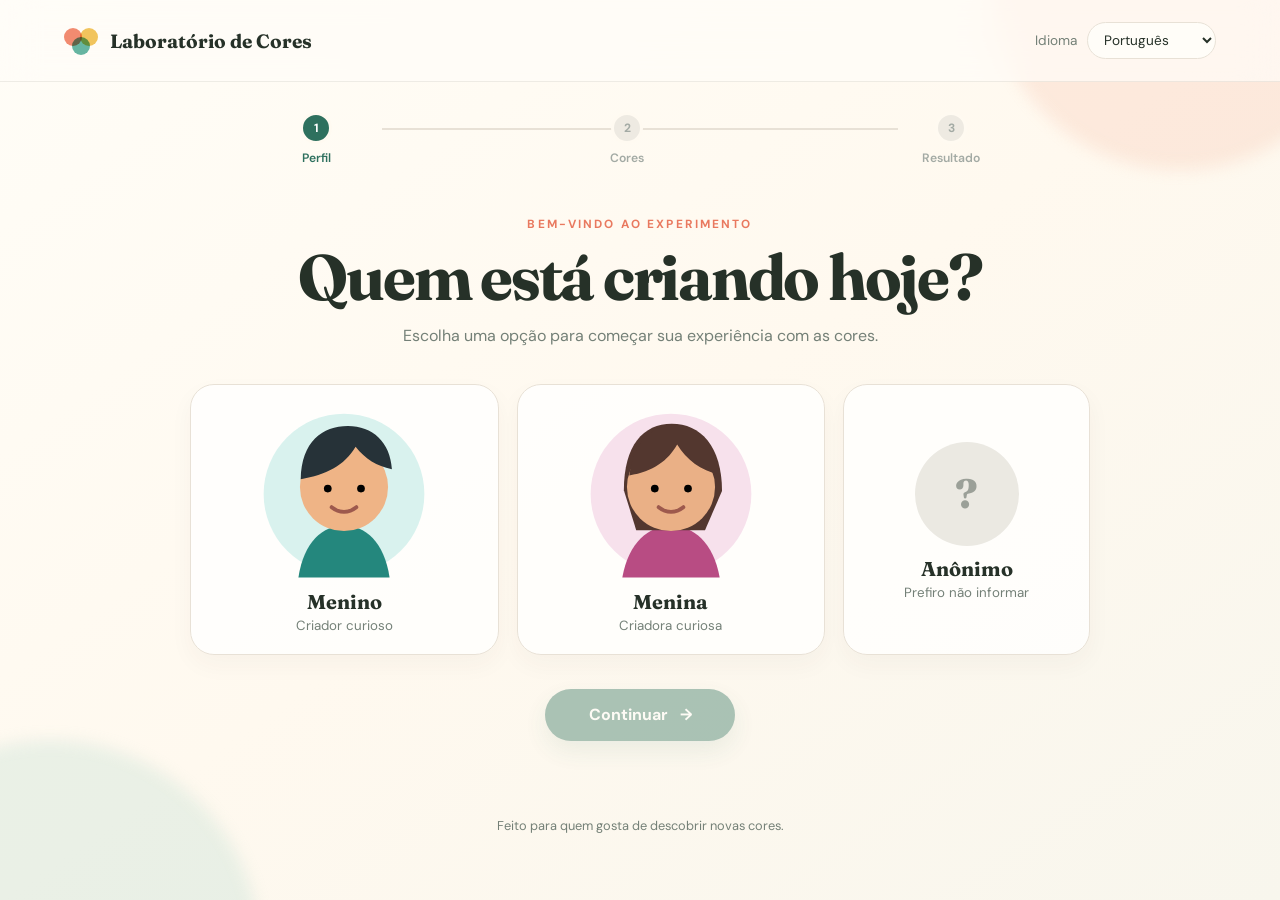
==== portfolio/laboratorio-de-cores/index.html @ 5df5f829 "feat: add multilingual color mixing laboratory" ====
<!doctype html>
<html lang="pt-BR">
<head>
  <meta charset="utf-8">
  <meta name="viewport" content="width=device-width, initial-scale=1">
  <meta name="description" content="Misture duas ou três cores, controle as proporções e descubra o nome da nova cor em português, inglês e espanhol.">
  <meta name="theme-color" content="#fff8ed">
  <title>Laboratório de Cores</title>
  <link rel="preconnect" href="https://fonts.googleapis.com">
  <link rel="preconnect" href="https://fonts.gstatic.com" crossorigin>
  <link href="https://fonts.googleapis.com/css2?family=DM+Sans:wght@400;500;600;700&family=Fraunces:opsz,wght@9..144,600;9..144,700&display=swap" rel="stylesheet">
  <link rel="stylesheet" href="styles.css">
</head>
<body>
  <div class="ambient ambient-one"></div><div class="ambient ambient-two"></div>
  <header class="topbar">
    <a class="brand" href="./" aria-label="Laboratório de Cores">
      <span class="brand-mark"><i></i><i></i><i></i></span>
      <span data-i18n="brand">Laboratório de Cores</span>
    </a>
    <label class="language-label">
      <span data-i18n="language">Idioma</span>
      <select id="language" aria-label="Idioma">
        <option value="pt">Português</option><option value="en">English</option><option value="es">Español</option>
      </select>
    </label>
  </header>

  <main>
    <div class="progress-wrap" aria-label="Progresso">
      <div class="progress-line"><span id="progressLine"></span></div>
      <ol class="progress">
        <li class="active"><b>1</b><span data-i18n="stepProfile">Perfil</span></li>
        <li><b>2</b><span data-i18n="stepColors">Cores</span></li>
        <li><b>3</b><span data-i18n="stepResult">Resultado</span></li>
      </ol>
    </div>

    <section class="screen active" id="profileScreen">
      <div class="intro">
        <span class="kicker" data-i18n="welcome">BEM-VINDO AO EXPERIMENTO</span>
        <h1 data-i18n="whoAreYou">Quem está criando hoje?</h1>
        <p data-i18n="profileHint">Escolha uma opção para começar sua experiência com as cores.</p>
      </div>
      <div class="profile-grid">
        <button class="profile-card" data-profile="boy">
          <span class="avatar boy-avatar" aria-hidden="true">
            <svg viewBox="0 0 220 220" role="img"><circle cx="110" cy="110" r="104" fill="#d9f2ee"/><path d="M51 218c7-46 31-67 59-67s52 21 59 67" fill="#24877d"/><circle cx="110" cy="101" r="57" fill="#efb486"/><path d="M54 91c1-49 28-69 61-69 32 0 55 21 57 56-20-4-34-13-47-29-15 25-38 36-71 42z" fill="#263238"/><circle cx="89" cy="103" r="5"/><circle cx="132" cy="103" r="5"/><path d="M94 127c10 8 22 8 32 0" fill="none" stroke="#9d594d" stroke-width="5" stroke-linecap="round"/></svg>
          </span>
          <strong data-i18n="boy">Menino</strong><small data-i18n="boyDesc">Criador curioso</small><i class="check">✓</i>
        </button>
        <button class="profile-card" data-profile="girl">
          <span class="avatar girl-avatar" aria-hidden="true">
            <svg viewBox="0 0 220 220" role="img"><circle cx="110" cy="110" r="104" fill="#f7e1ec"/><path d="M47 218c8-45 34-67 63-67s55 22 63 67" fill="#b84c83"/><path d="M49 105c0-58 25-86 62-86s65 29 65 87l-22 51H65z" fill="#53372f"/><circle cx="110" cy="101" r="57" fill="#eab086"/><path d="M56 86c7-47 30-65 58-65 33 0 55 25 59 64-25-6-43-19-55-39-12 21-31 35-62 40z" fill="#53372f"/><circle cx="89" cy="103" r="5"/><circle cx="132" cy="103" r="5"/><path d="M94 127c10 8 22 8 32 0" fill="none" stroke="#9d594d" stroke-width="5" stroke-linecap="round"/></svg>
          </span>
          <strong data-i18n="girl">Menina</strong><small data-i18n="girlDesc">Criadora curiosa</small><i class="check">✓</i>
        </button>
        <button class="profile-card anonymous" data-profile="anonymous">
          <span class="anonymous-icon" aria-hidden="true">?</span>
          <strong data-i18n="anonymous">Anônimo</strong><small data-i18n="anonymousDesc">Prefiro não informar</small><i class="check">✓</i>
        </button>
      </div>
      <button class="primary next-profile" id="profileNext" disabled><span data-i18n="continue">Continuar</span><span>→</span></button>
    </section>

    <section class="screen" id="mixScreen">
      <div class="mix-heading">
        <div><span class="kicker" data-i18n="yourRecipe">SUA RECEITA</span><h1 data-i18n="createColor">Crie uma cor inédita</h1><p data-i18n="mixHint">Escolha 2 ou 3 cores e ajuste a participação de cada uma.</p></div>
        <div class="count-control"><span data-i18n="howMany">Quantas cores?</span><div><button class="count active" data-count="2">2</button><button class="count" data-count="3">3</button></div></div>
      </div>
      <div class="lab-layout">
        <div class="ingredients" id="ingredients"></div>
        <aside class="preview-card">
          <span class="preview-label" data-i18n="livePreview">PRÉVIA DA MISTURA</span>
          <div class="flask" aria-hidden="true"><div class="flask-neck"></div><div class="flask-body"><div class="liquid" id="previewLiquid"></div><span class="shine"></span></div></div>
          <strong id="previewHex">#808080</strong>
          <p data-i18n="previewHint">A cor muda enquanto você ajusta a receita.</p>
        </aside>
      </div>
      <div class="mix-actions"><button class="ghost" id="backProfile">← <span data-i18n="back">Voltar</span></button><button class="primary" id="mixButton"><span data-i18n="mixButton">Unificar cores</span><span class="spark">✦</span></button></div>
    </section>

    <section class="screen" id="resultScreen">
      <div class="result-card">
        <div class="confetti" aria-hidden="true"></div>
        <span class="kicker" data-i18n="born">UMA NOVA COR NASCEU</span>
        <h1 data-i18n="meetColor">Conheça sua nova cor</h1>
        <div class="result-swatch" id="resultSwatch"><span></span></div>
        <div class="color-name"><span data-i18n="closestName">NOME MAIS PRÓXIMO</span><h2 id="namePt">—</h2></div>
        <div class="translations"><div><span>English</span><strong id="nameEn">—</strong></div><div><span>Español</span><strong id="nameEs">—</strong></div></div>
        <div class="codes"><button id="copyHex"><span>HEX</span><strong id="resultHex">—</strong><i>⧉</i></button><div><span>RGB</span><strong id="resultRgb">—</strong></div></div>
        <p class="copy-message" id="copyMessage" aria-live="polite"></p>
        <div class="result-actions"><button class="primary" id="newMix"><span data-i18n="newMix">Criar outra mistura</span> ↻</button><button class="ghost" id="share"><span data-i18n="share">Compartilhar cor</span> ↗</button></div>
      </div>
    </section>
  </main>
  <footer><span data-i18n="footer">Feito para quem gosta de descobrir novas cores.</span></footer>
  <script src="app.js"></script>
</body>
</html>
---- portfolio/laboratorio-de-cores/styles.css ----
:root{--ink:#263128;--muted:#748077;--cream:#fffaf1;--paper:#fffdf8;--green:#2e705e;--green-dark:#23594b;--coral:#e9795f;--line:#e8e1d6;--shadow:0 20px 60px rgba(72,61,45,.12)}*{box-sizing:border-box}html{min-height:100%;scroll-behavior:smooth}body{margin:0;min-height:100vh;color:var(--ink);background:linear-gradient(145deg,#fffdf7 0%,#fff9ef 50%,#f8f6ed 100%);font-family:"DM Sans",sans-serif;overflow-x:hidden}button,select,input{font:inherit}.ambient{position:fixed;border-radius:50%;filter:blur(8px);opacity:.24;pointer-events:none;z-index:-1}.ambient-one{width:380px;height:380px;background:#f5b89f;top:-210px;right:-90px}.ambient-two{width:420px;height:420px;background:#a7d5c9;bottom:-260px;left:-160px}.topbar{height:82px;display:flex;align-items:center;justify-content:space-between;padding:0 clamp(20px,5vw,72px);border-bottom:1px solid rgba(88,88,70,.1);background:rgba(255,253,248,.7);backdrop-filter:blur(18px)}.brand{display:flex;align-items:center;gap:12px;color:var(--ink);text-decoration:none;font-family:Fraunces,serif;font-size:1.2rem;font-weight:700}.brand-mark{position:relative;display:flex;align-items:center;width:34px;height:28px}.brand-mark i{width:18px;height:18px;border-radius:50%;position:absolute;mix-blend-mode:multiply}.brand-mark i:nth-child(1){background:#f18c72;left:0;top:1px}.brand-mark i:nth-child(2){background:#f1c65f;right:0;top:1px}.brand-mark i:nth-child(3){background:#66b7a4;left:8px;bottom:0}.language-label{display:flex;align-items:center;gap:10px;color:var(--muted);font-size:.85rem}.language-label select{border:1px solid var(--line);border-radius:20px;padding:8px 30px 8px 12px;background:var(--paper);color:var(--ink);outline:none}.progress-wrap{width:min(680px,calc(100% - 40px));margin:30px auto 0;position:relative}.progress-line{position:absolute;top:16px;left:12%;right:12%;height:2px;background:var(--line)}.progress-line span{display:block;width:0;height:100%;background:var(--green);transition:.5s ease}.progress{list-style:none;display:flex;justify-content:space-between;padding:0;margin:0;position:relative}.progress li{display:flex;flex-direction:column;align-items:center;gap:6px;color:#a3aaa4;font-size:.76rem;font-weight:600}.progress b{display:grid;place-items:center;width:32px;height:32px;border-radius:50%;background:#eeeae2;border:3px solid var(--cream);font-size:.75rem}.progress li.active,.progress li.done{color:var(--green)}.progress li.active b,.progress li.done b{background:var(--green);color:white}.screen{display:none;width:min(1120px,calc(100% - 40px));margin:0 auto;padding:50px 0 76px;animation:rise .5s ease}.screen.active{display:block}@keyframes rise{from{opacity:0;transform:translateY(12px)}to{opacity:1;transform:none}}.intro{text-align:center;max-width:700px;margin:0 auto 38px}.kicker{display:block;color:var(--coral);font-size:.74rem;letter-spacing:.18em;font-weight:700;margin-bottom:12px}.intro h1,.mix-heading h1,.result-card h1{font-family:Fraunces,serif;font-size:clamp(2.25rem,5vw,4rem);line-height:1.03;margin:0;letter-spacing:-.035em}.intro p,.mix-heading p{color:var(--muted);margin:15px 0 0}.profile-grid{display:grid;grid-template-columns:1fr 1fr .8fr;gap:18px;max-width:900px;margin:auto}.profile-card{position:relative;border:1px solid var(--line);border-radius:24px;background:rgba(255,255,255,.76);padding:24px 20px 20px;cursor:pointer;color:var(--ink);transition:.22s ease;box-shadow:0 10px 25px rgba(64,56,43,.04)}.profile-card:hover{transform:translateY(-5px);box-shadow:var(--shadow)}.profile-card.selected{border:2px solid var(--green);padding:23px 19px 19px;background:#fff}.profile-card strong,.profile-card small{display:block}.profile-card strong{font-family:Fraunces,serif;font-size:1.25rem;margin-top:10px}.profile-card small{color:var(--muted);margin-top:3px}.avatar{display:block;width:170px;max-width:100%;margin:auto}.avatar svg{display:block;width:100%;height:auto}.anonymous{display:flex;flex-direction:column;align-items:center;justify-content:center}.anonymous-icon{display:grid;place-items:center;width:104px;height:104px;border-radius:50%;background:#ebe9e2;color:#9ba098;font:700 2.5rem Fraunces}.check{display:none;position:absolute;right:14px;top:14px;width:25px;height:25px;border-radius:50%;background:var(--green);color:#fff;font-style:normal}.selected .check{display:grid;place-items:center}.primary,.ghost{border:0;border-radius:999px;min-height:52px;padding:0 25px;font-weight:700;cursor:pointer;transition:.2s ease}.primary{display:flex;align-items:center;justify-content:center;gap:12px;background:var(--green);color:white;box-shadow:0 10px 25px rgba(46,112,94,.22)}.primary:hover:not(:disabled){background:var(--green-dark);transform:translateY(-2px)}.primary:disabled{opacity:.4;cursor:not-allowed}.next-profile{margin:34px auto 0;min-width:190px}.mix-heading{display:flex;align-items:flex-end;justify-content:space-between;gap:30px;margin-bottom:34px}.mix-heading h1{font-size:clamp(2rem,4vw,3.2rem)}.count-control{display:flex;align-items:center;gap:14px;color:var(--muted);white-space:nowrap}.count-control>div{display:flex;padding:4px;background:#eee9df;border-radius:999px}.count{border:0;background:transparent;width:42px;height:36px;border-radius:999px;color:var(--muted);cursor:pointer;font-weight:700}.count.active{background:#fff;color:var(--green);box-shadow:0 3px 10px rgba(55,50,40,.12)}.lab-layout{display:grid;grid-template-columns:1fr 300px;gap:28px}.ingredients{display:grid;gap:16px}.ingredient{display:grid;grid-template-columns:74px 1fr;gap:20px;align-items:center;padding:20px;border:1px solid var(--line);border-radius:20px;background:rgba(255,255,255,.78)}.jar{position:relative;width:72px;height:88px;border:3px solid #bac5bd;border-top:0;border-radius:8px 8px 18px 18px;overflow:hidden;background:rgba(255,255,255,.7)}.jar:before{content:"";position:absolute;z-index:2;top:0;left:-5px;width:76px;height:10px;border:3px solid #9fac9f;border-radius:4px;background:#e9eee8}.jar-liquid{position:absolute;left:3px;right:3px;bottom:3px;height:65%;border-radius:4px 4px 13px 13px;transition:.3s}.ingredient-top{display:flex;align-items:center;justify-content:space-between;gap:12px}.ingredient-title{font:600 1rem Fraunces}.color-picker-wrap{display:flex;align-items:center;gap:9px}.color-picker-wrap input[type=color]{width:38px;height:38px;border:0;padding:0;border-radius:50%;overflow:hidden;background:none;cursor:pointer}.color-picker-wrap input[type=color]::-webkit-color-swatch-wrapper{padding:0}.color-picker-wrap input[type=color]::-webkit-color-swatch{border:2px solid white;border-radius:50%;box-shadow:0 0 0 1px var(--line)}.hex-input{width:88px;border:1px solid var(--line);border-radius:10px;padding:8px;background:white;text-transform:uppercase;color:var(--ink);font-size:.85rem}.percentage-row{display:grid;grid-template-columns:1fr 58px;gap:12px;align-items:center;margin-top:14px}.percentage{width:100%;accent-color:var(--green)}.percentage-value{border:1px solid var(--line);background:#fff;border-radius:9px;padding:7px;text-align:center;font-weight:600}.preview-card{border:1px solid var(--line);border-radius:24px;background:#f6f1e7;padding:25px;text-align:center}.preview-label{font-size:.7rem;letter-spacing:.14em;color:var(--muted);font-weight:700}.flask{width:170px;height:200px;margin:25px auto 10px;position:relative}.flask-neck{width:62px;height:65px;margin:auto;border:5px solid #aebbb2;border-bottom:0;border-radius:5px 5px 0 0;background:rgba(255,255,255,.44)}.flask-body{position:absolute;bottom:0;left:8px;width:154px;height:150px;border:5px solid #aebbb2;border-radius:48% 48% 30% 30%;overflow:hidden;background:rgba(255,255,255,.5)}.liquid{position:absolute;bottom:0;left:0;right:0;height:68%;background:#808080;transition:.35s}.liquid:before{content:"";position:absolute;top:-8px;left:0;width:100%;height:18px;border-radius:50%;background:inherit;filter:brightness(1.08)}.shine{position:absolute;width:18px;height:62px;border-radius:99px;background:rgba(255,255,255,.42);left:28px;top:28px;transform:rotate(18deg)}.preview-card>strong{font:700 1.3rem Fraunces}.preview-card p{color:var(--muted);font-size:.83rem}.mix-actions{display:flex;justify-content:space-between;margin-top:28px}.ghost{background:transparent;color:var(--ink);border:1px solid var(--line)}.ghost:hover{background:#fff}.result-card{max-width:720px;margin:auto;text-align:center;border:1px solid var(--line);background:rgba(255,255,255,.82);border-radius:30px;padding:45px clamp(20px,6vw,64px);box-shadow:var(--shadow);position:relative;overflow:hidden}.result-card h1{font-size:clamp(2rem,4vw,3rem)}.result-swatch{width:190px;height:190px;border-radius:50%;margin:28px auto 20px;padding:12px;border:1px solid var(--line);box-shadow:0 14px 35px rgba(60,50,40,.16);background:white}.result-swatch span{display:block;width:100%;height:100%;border-radius:50%;background:#808080}.color-name>span{font-size:.66rem;letter-spacing:.16em;color:var(--muted)}.color-name h2{font:700 clamp(2rem,5vw,3.2rem) Fraunces;margin:6px 0 18px}.translations{display:grid;grid-template-columns:1fr 1fr;gap:12px;margin:0 auto 20px}.translations div,.codes>*{border:1px solid var(--line);border-radius:14px;padding:13px;background:#fff;text-align:left}.translations span,.codes span{display:block;color:var(--muted);font-size:.7rem;text-transform:uppercase;letter-spacing:.08em}.translations strong,.codes strong{font-size:.95rem}.codes{display:grid;grid-template-columns:1fr 1fr;gap:12px}.codes button{position:relative;color:var(--ink);cursor:pointer;font:inherit}.codes button i{position:absolute;right:14px;top:18px;font-style:normal}.copy-message{height:18px;margin:8px 0;color:var(--green);font-size:.8rem}.result-actions{display:flex;justify-content:center;gap:10px;margin-top:14px}.confetti:before,.confetti:after{content:"✦  ·  ◆  ·  ✦";position:absolute;color:#efad65;letter-spacing:22px;font-size:1rem}.confetti:before{top:35px;left:20px;transform:rotate(-18deg)}.confetti:after{top:50px;right:5px;transform:rotate(21deg);color:#65aa98}footer{text-align:center;color:var(--muted);font-size:.8rem;padding:0 20px 30px}@media(max-width:760px){.topbar{height:70px}.language-label>span{display:none}.progress-wrap{margin-top:22px}.screen{padding-top:38px}.profile-grid{grid-template-columns:1fr 1fr}.profile-card.anonymous{grid-column:span 2;min-height:150px}.anonymous-icon{width:64px;height:64px}.mix-heading{align-items:flex-start;flex-direction:column}.lab-layout{grid-template-columns:1fr}.preview-card{order:-1}.flask{transform:scale(.78);margin:0 auto -15px}.ingredient{grid-template-columns:58px 1fr;padding:15px;gap:14px}.jar{width:56px;height:72px}.jar:before{width:60px}.ingredient-top{align-items:flex-start;flex-direction:column}.mix-actions,.result-actions{gap:10px}.result-actions{flex-direction:column}.result-actions button{width:100%}}@media(max-width:430px){.brand span:last-child{font-size:.98rem}.profile-grid{gap:10px}.profile-card{padding:15px 10px}.profile-card.selected{padding:14px 9px}.profile-card strong{font-size:1.05rem}.avatar{width:125px}.result-card{padding-top:38px}.result-swatch{width:150px;height:150px}.translations,.codes{grid-template-columns:1fr}}
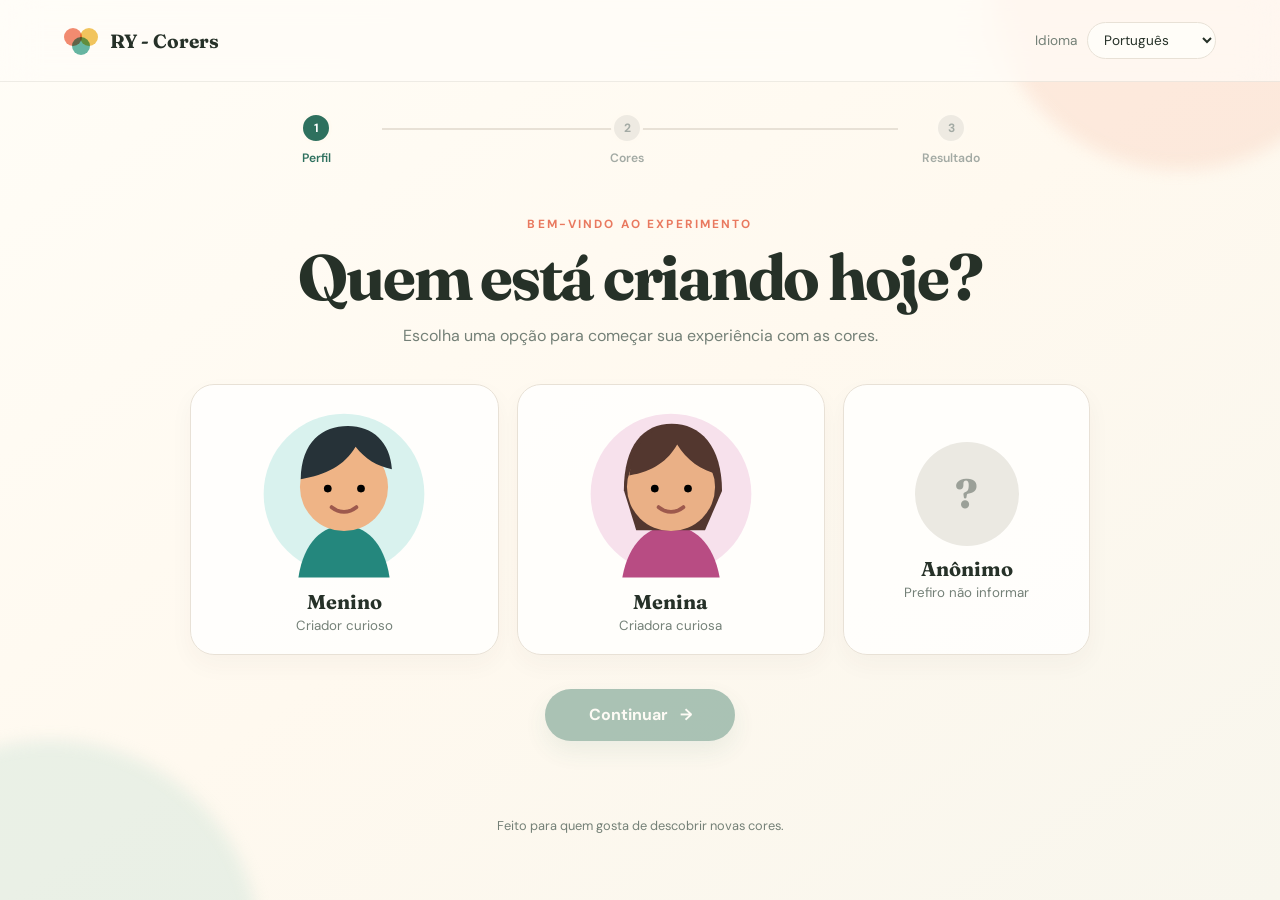
==== commit b1ab40e7: "feat: improve RY Corers color selection" ====
--- a/portfolio/laboratorio-de-cores/index.html
+++ b/portfolio/laboratorio-de-cores/index.html
@@ -3,20 +3,21 @@
 <head>
   <meta charset="utf-8">
   <meta name="viewport" content="width=device-width, initial-scale=1">
-  <meta name="description" content="Misture duas ou três cores, controle as proporções e descubra o nome da nova cor em português, inglês e espanhol.">
+  <meta name="description" content="RY - Corers: misture duas ou três cores, controle as proporções e descubra o nome da nova cor em português, inglês e espanhol.">
   <meta name="theme-color" content="#fff8ed">
-  <title>Laboratório de Cores</title>
+  <title>RY - Corers</title>
   <link rel="preconnect" href="https://fonts.googleapis.com">
   <link rel="preconnect" href="https://fonts.gstatic.com" crossorigin>
   <link href="https://fonts.googleapis.com/css2?family=DM+Sans:wght@400;500;600;700&family=Fraunces:opsz,wght@9..144,600;9..144,700&display=swap" rel="stylesheet">
   <link rel="stylesheet" href="styles.css">
+  <link rel="stylesheet" href="palette.css">
 </head>
 <body>
   <div class="ambient ambient-one"></div><div class="ambient ambient-two"></div>
   <header class="topbar">
-    <a class="brand" href="./" aria-label="Laboratório de Cores">
+    <a class="brand" href="./" aria-label="RY - Corers">
       <span class="brand-mark"><i></i><i></i><i></i></span>
-      <span data-i18n="brand">Laboratório de Cores</span>
+      <span data-i18n="brand">RY - Corers</span>
     </a>
     <label class="language-label">
       <span data-i18n="language">Idioma</span>
--- a/portfolio/laboratorio-de-cores/palette.css
+++ b/portfolio/laboratorio-de-cores/palette.css
@@ -0,0 +1,171 @@
+/* Seletor visual de cores */
+.ingredient {
+  position: relative;
+}
+
+.ingredient.palette-open {
+  z-index: 20;
+  border-color: rgba(46, 112, 94, .35);
+  box-shadow: 0 16px 40px rgba(50, 60, 48, .12);
+}
+
+.ingredient-controls { min-width: 0; }
+
+.color-trigger {
+  display: flex;
+  align-items: center;
+  gap: 10px;
+  min-width: 154px;
+  height: 48px;
+  padding: 5px 11px 5px 6px;
+  border: 1px solid var(--line);
+  border-radius: 14px;
+  background: #fff;
+  color: var(--ink);
+  cursor: pointer;
+  transition: .2s;
+}
+
+.color-trigger:hover,
+.color-trigger:focus-visible {
+  border-color: var(--green);
+  box-shadow: 0 0 0 4px rgba(46, 112, 94, .1);
+  outline: 0;
+}
+
+.color-trigger i {
+  display: block;
+  width: 36px;
+  height: 36px;
+  border: 1px solid rgba(0, 0, 0, .12);
+  border-radius: 10px;
+  box-shadow: inset 0 0 0 2px rgba(255, 255, 255, .35);
+}
+
+.color-trigger span { font-size: .84rem; font-weight: 700; }
+.color-trigger b { margin-left: auto; color: var(--muted); font-size: 1.1rem; }
+
+.palette-popover {
+  position: absolute;
+  z-index: 50;
+  top: 76px;
+  right: 18px;
+  width: 350px;
+  padding: 18px;
+  border: 1px solid var(--line);
+  border-radius: 18px;
+  background: #fff;
+  box-shadow: 0 24px 55px rgba(44, 48, 39, .22);
+  animation: rise .18s ease;
+}
+
+.palette-heading {
+  display: flex;
+  align-items: center;
+  justify-content: space-between;
+  margin-bottom: 14px;
+}
+
+.palette-heading strong { font: 600 1rem Fraunces; }
+.palette-heading button {
+  display: grid;
+  place-items: center;
+  width: 32px;
+  height: 32px;
+  border: 0;
+  border-radius: 50%;
+  background: #f2eee7;
+  color: var(--ink);
+  font-size: 1.3rem;
+  cursor: pointer;
+}
+
+.swatch-grid {
+  display: grid;
+  grid-template-columns: repeat(6, 1fr);
+  gap: 10px;
+}
+
+.palette-swatch {
+  position: relative;
+  aspect-ratio: 1;
+  border: 2px solid #fff;
+  border-radius: 11px;
+  background: var(--swatch);
+  box-shadow: 0 0 0 1px rgba(45, 45, 38, .16);
+  cursor: pointer;
+  transition: .14s;
+}
+
+.palette-swatch:hover,
+.palette-swatch:focus-visible {
+  transform: scale(1.12);
+  box-shadow: 0 0 0 3px var(--green);
+  outline: 0;
+}
+
+.palette-swatch.selected { box-shadow: 0 0 0 3px var(--green); }
+.palette-swatch span {
+  position: absolute;
+  inset: 0;
+  display: grid;
+  place-items: center;
+  color: #fff;
+  font-size: 1rem;
+  text-shadow: 0 1px 3px #000;
+}
+
+.custom-row {
+  display: flex;
+  align-items: center;
+  justify-content: space-between;
+  gap: 10px;
+  margin-top: 16px;
+  padding-top: 14px;
+  border-top: 1px solid var(--line);
+}
+
+.custom-row label {
+  display: flex;
+  align-items: center;
+  gap: 9px;
+  color: var(--muted);
+  font-size: .78rem;
+}
+
+.custom-row input[type="color"] {
+  width: 46px;
+  height: 42px;
+  padding: 0;
+  overflow: hidden;
+  border: 0;
+  border-radius: 10px;
+  background: none;
+  cursor: pointer;
+}
+
+.custom-row input[type="color"]::-webkit-color-swatch-wrapper { padding: 0; }
+.custom-row input[type="color"]::-webkit-color-swatch { border: 1px solid var(--line); border-radius: 10px; }
+.custom-row .hex-input { width: 102px; height: 42px; }
+
+@media (max-width: 760px) {
+  .palette-popover {
+    position: fixed;
+    top: auto;
+    right: 16px;
+    bottom: 16px;
+    left: 16px;
+    width: auto;
+    max-height: 72vh;
+    overflow: auto;
+  }
+  .swatch-grid { grid-template-columns: repeat(6, 1fr); }
+}
+
+@media (max-width: 430px) {
+  .color-trigger { min-width: 145px; }
+  .swatch-grid { grid-template-columns: repeat(5, 1fr); }
+  .custom-row { align-items: flex-start; flex-direction: column; }
+  .custom-row label { justify-content: space-between; width: 100%; }
+  .custom-row .hex-input { width: 100%; }
+}
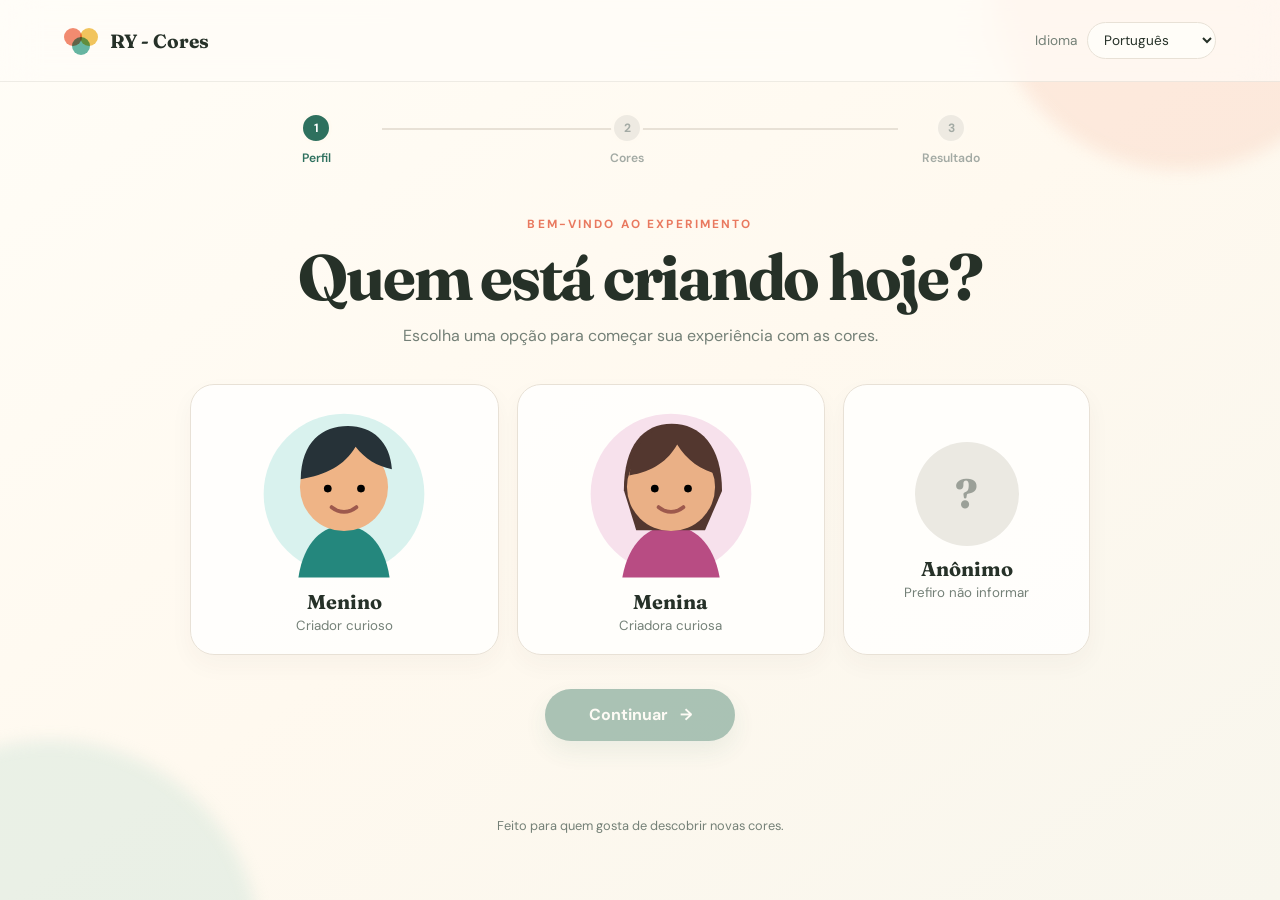
==== commit b7e62f08: "fix: rename color tool to RY Cores" ====
--- a/portfolio/laboratorio-de-cores/index.html
+++ b/portfolio/laboratorio-de-cores/index.html
@@ -3,9 +3,9 @@
 <head>
   <meta charset="utf-8">
   <meta name="viewport" content="width=device-width, initial-scale=1">
-  <meta name="description" content="RY - Corers: misture duas ou três cores, controle as proporções e descubra o nome da nova cor em português, inglês e espanhol.">
+  <meta name="description" content="RY - Cores: misture duas ou três cores, controle as proporções e descubra o nome da nova cor em português, inglês e espanhol.">
   <meta name="theme-color" content="#fff8ed">
-  <title>RY - Corers</title>
+  <title>RY - Cores</title>
   <link rel="preconnect" href="https://fonts.googleapis.com">
   <link rel="preconnect" href="https://fonts.gstatic.com" crossorigin>
   <link href="https://fonts.googleapis.com/css2?family=DM+Sans:wght@400;500;600;700&family=Fraunces:opsz,wght@9..144,600;9..144,700&display=swap" rel="stylesheet">
@@ -15,9 +15,9 @@
 <body>
   <div class="ambient ambient-one"></div><div class="ambient ambient-two"></div>
   <header class="topbar">
-    <a class="brand" href="./" aria-label="RY - Corers">
+    <a class="brand" href="./" aria-label="RY - Cores">
       <span class="brand-mark"><i></i><i></i><i></i></span>
-      <span data-i18n="brand">RY - Corers</span>
+      <span data-i18n="brand">RY - Cores</span>
     </a>
     <label class="language-label">
       <span data-i18n="language">Idioma</span>
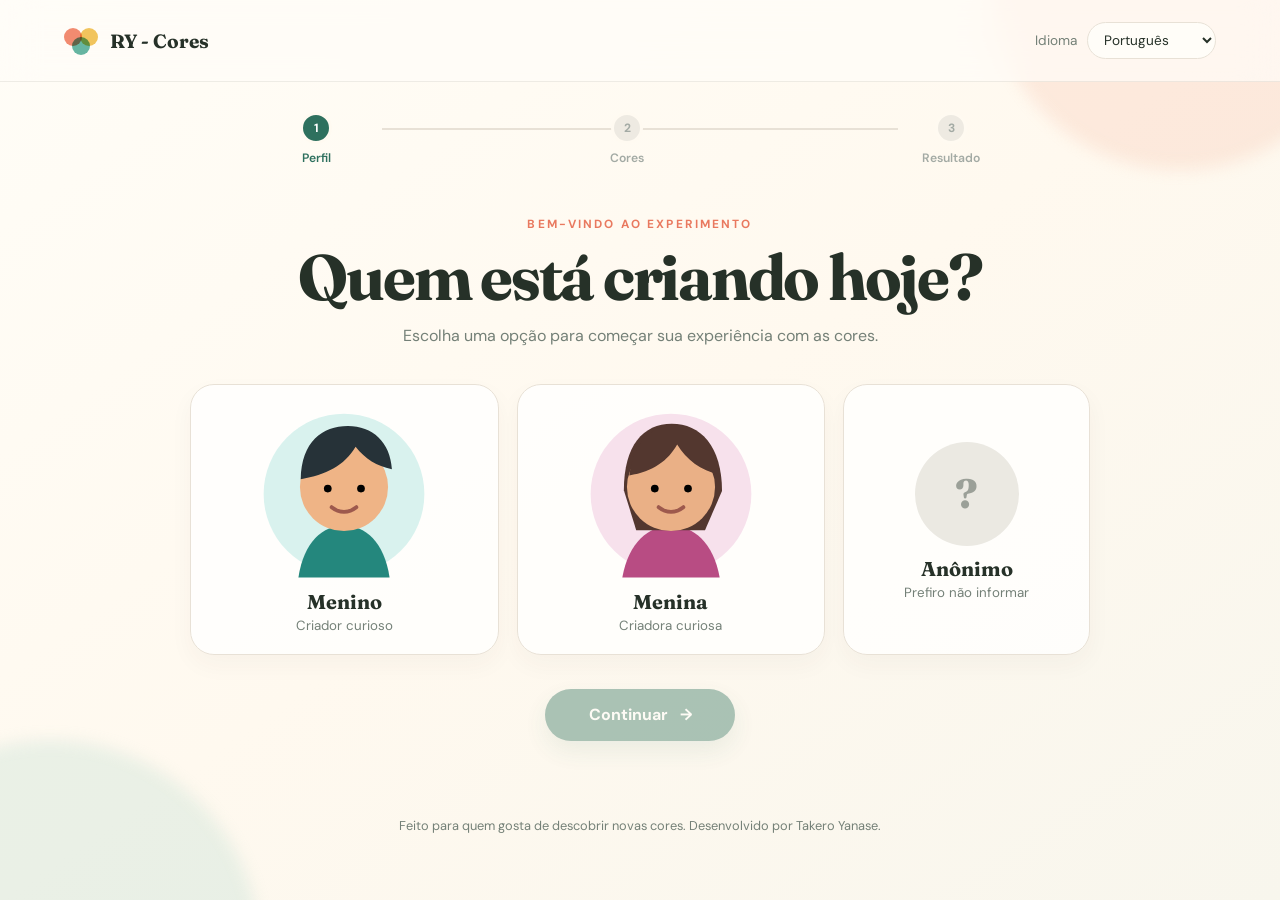
==== commit d73f9be5: "fix: persist developer credit in translated footer" ====
--- a/portfolio/laboratorio-de-cores/index.html
+++ b/portfolio/laboratorio-de-cores/index.html
@@ -95,7 +95,7 @@
       </div>
     </section>
   </main>
-  <footer><span data-i18n="footer">Feito para quem gosta de descobrir novas cores.</span></footer>
+  <footer><span data-i18n="footer">Feito para quem gosta de descobrir novas cores. Desenvolvido por Takero Yanase.</span></footer>
   <script src="app.js"></script>
 </body>
 </html>
